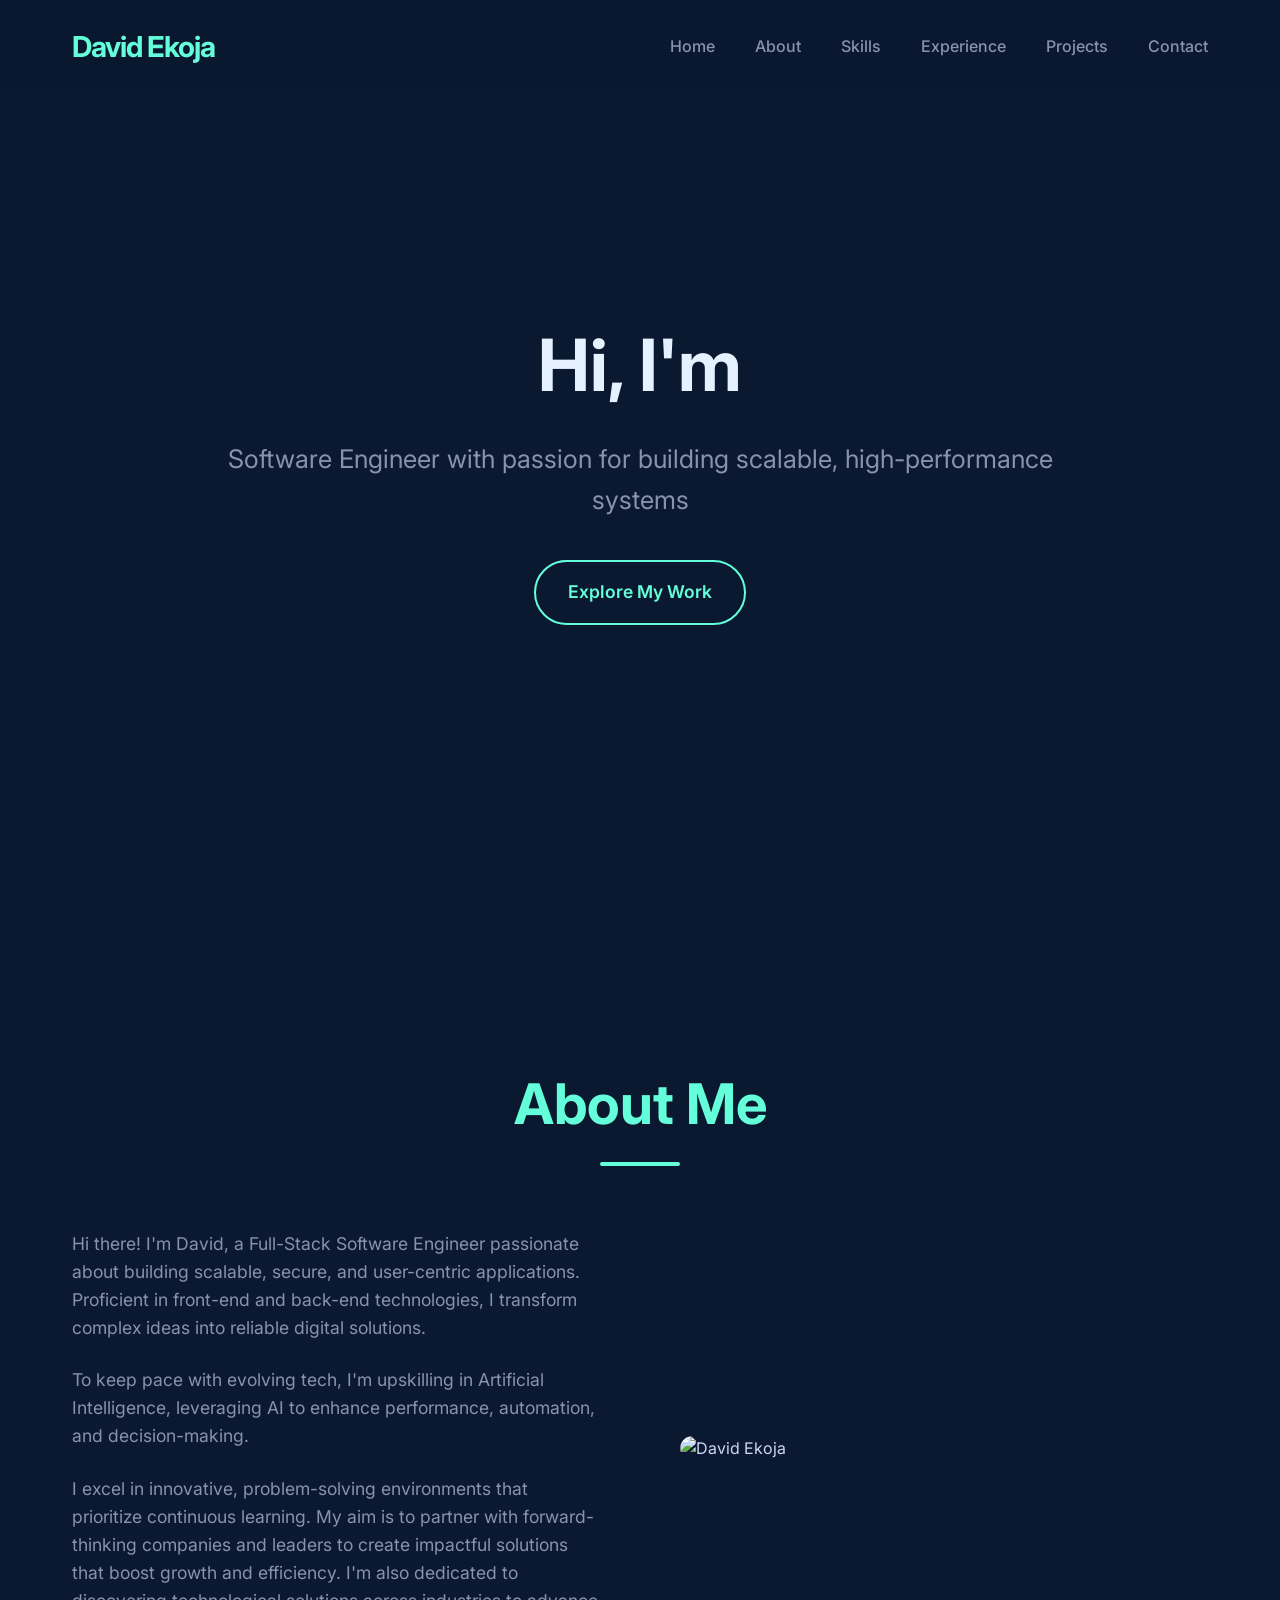
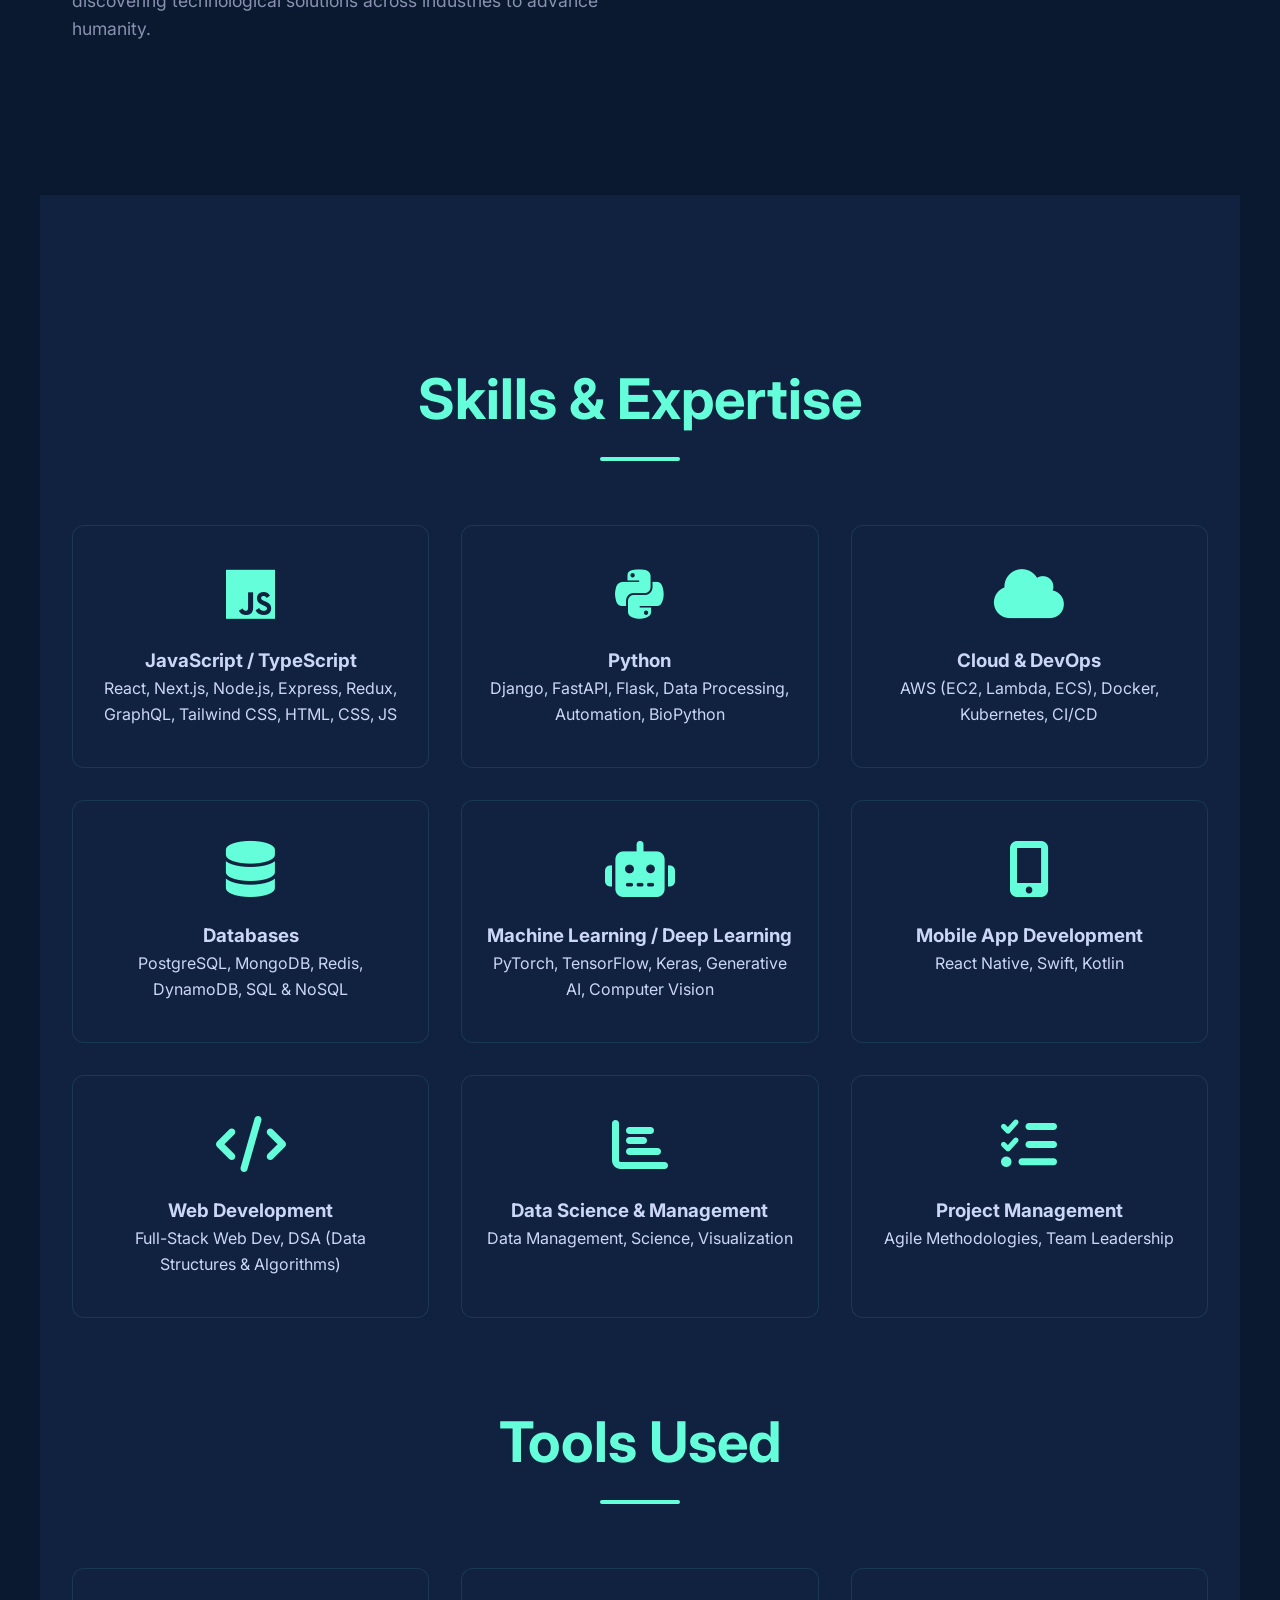
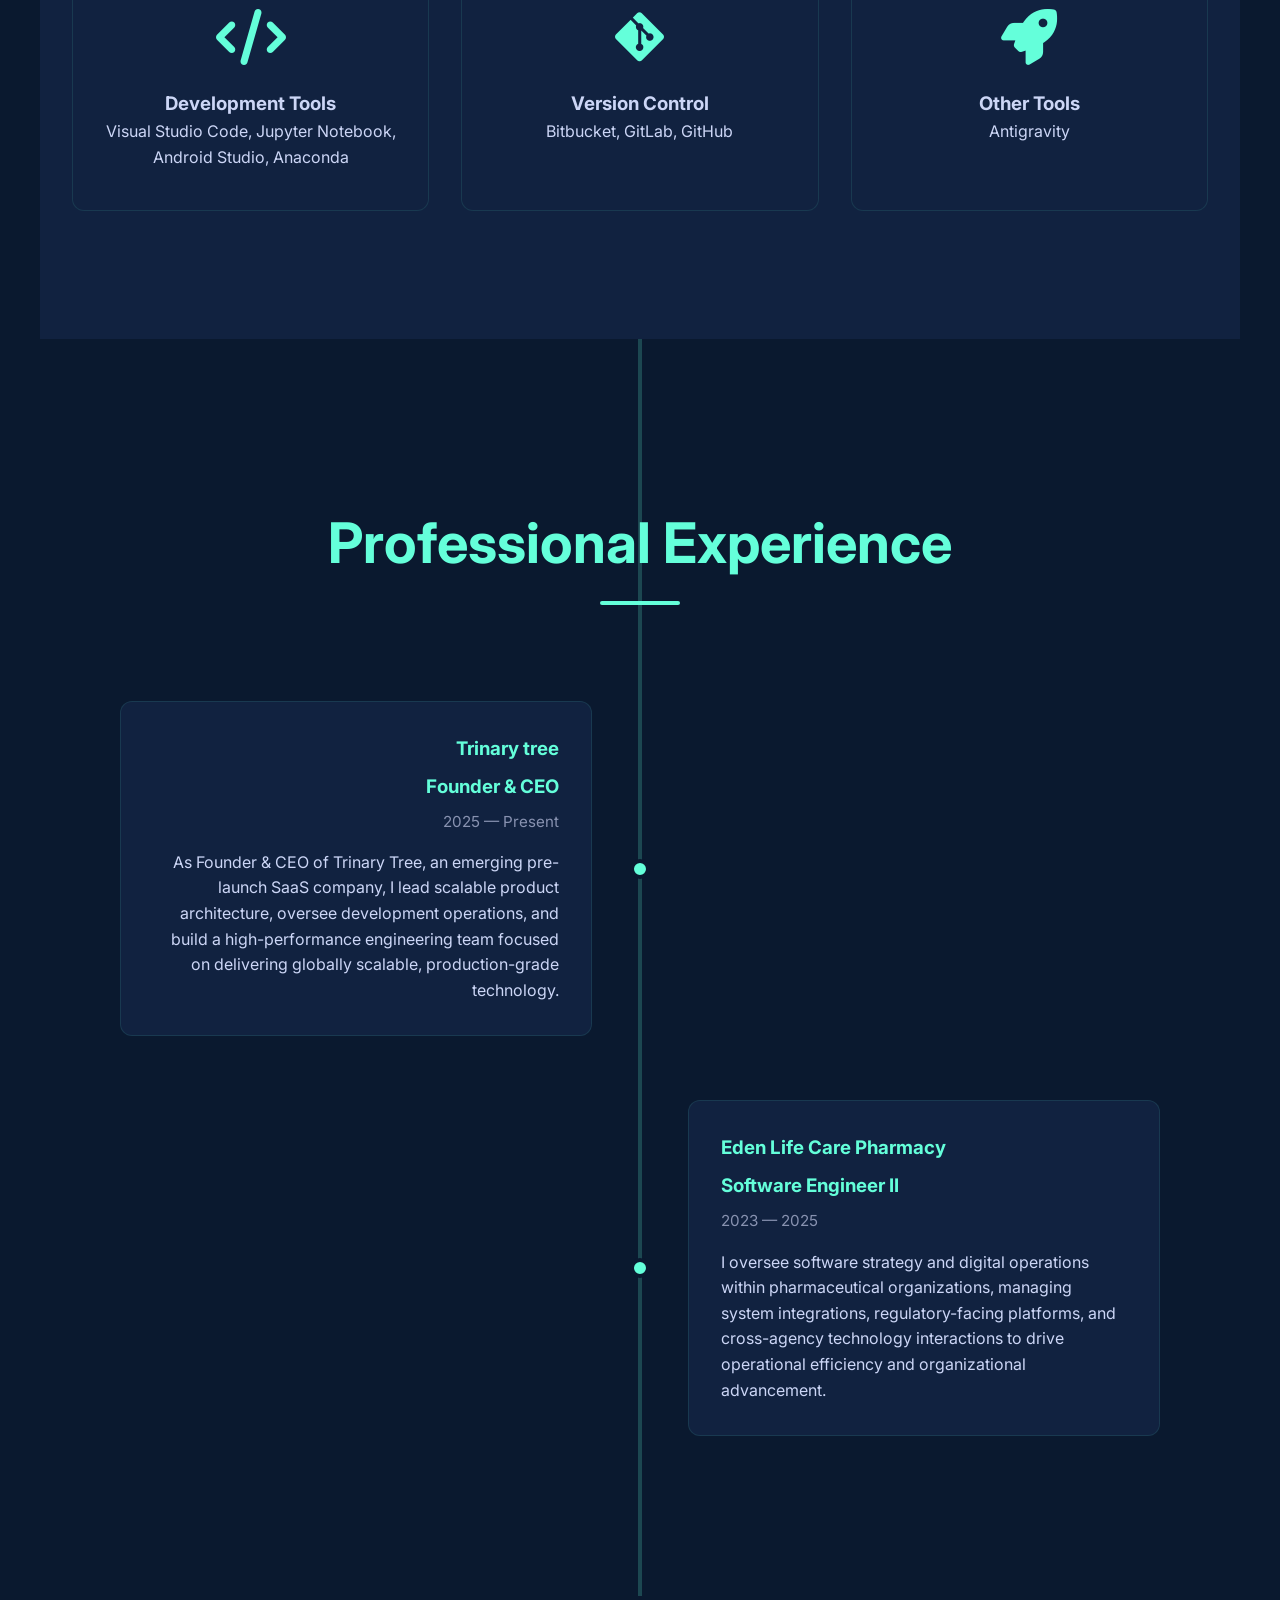
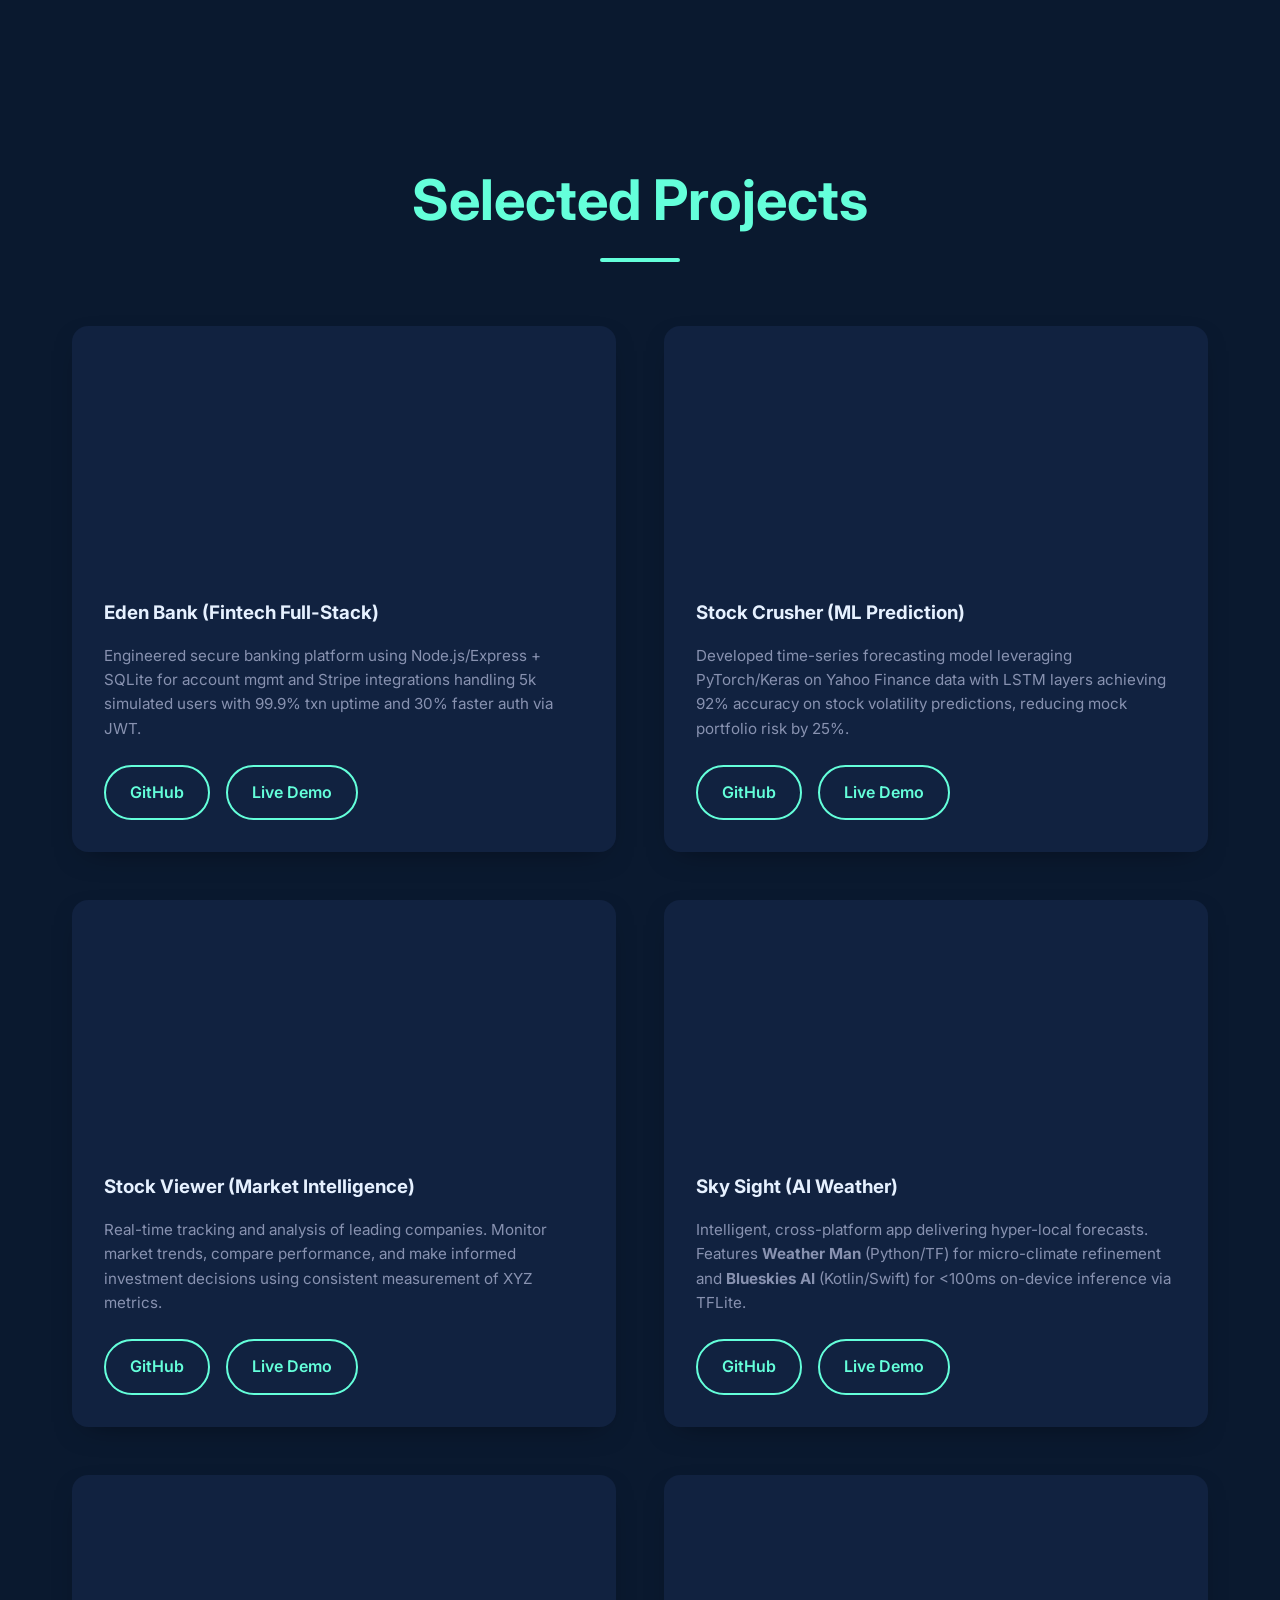
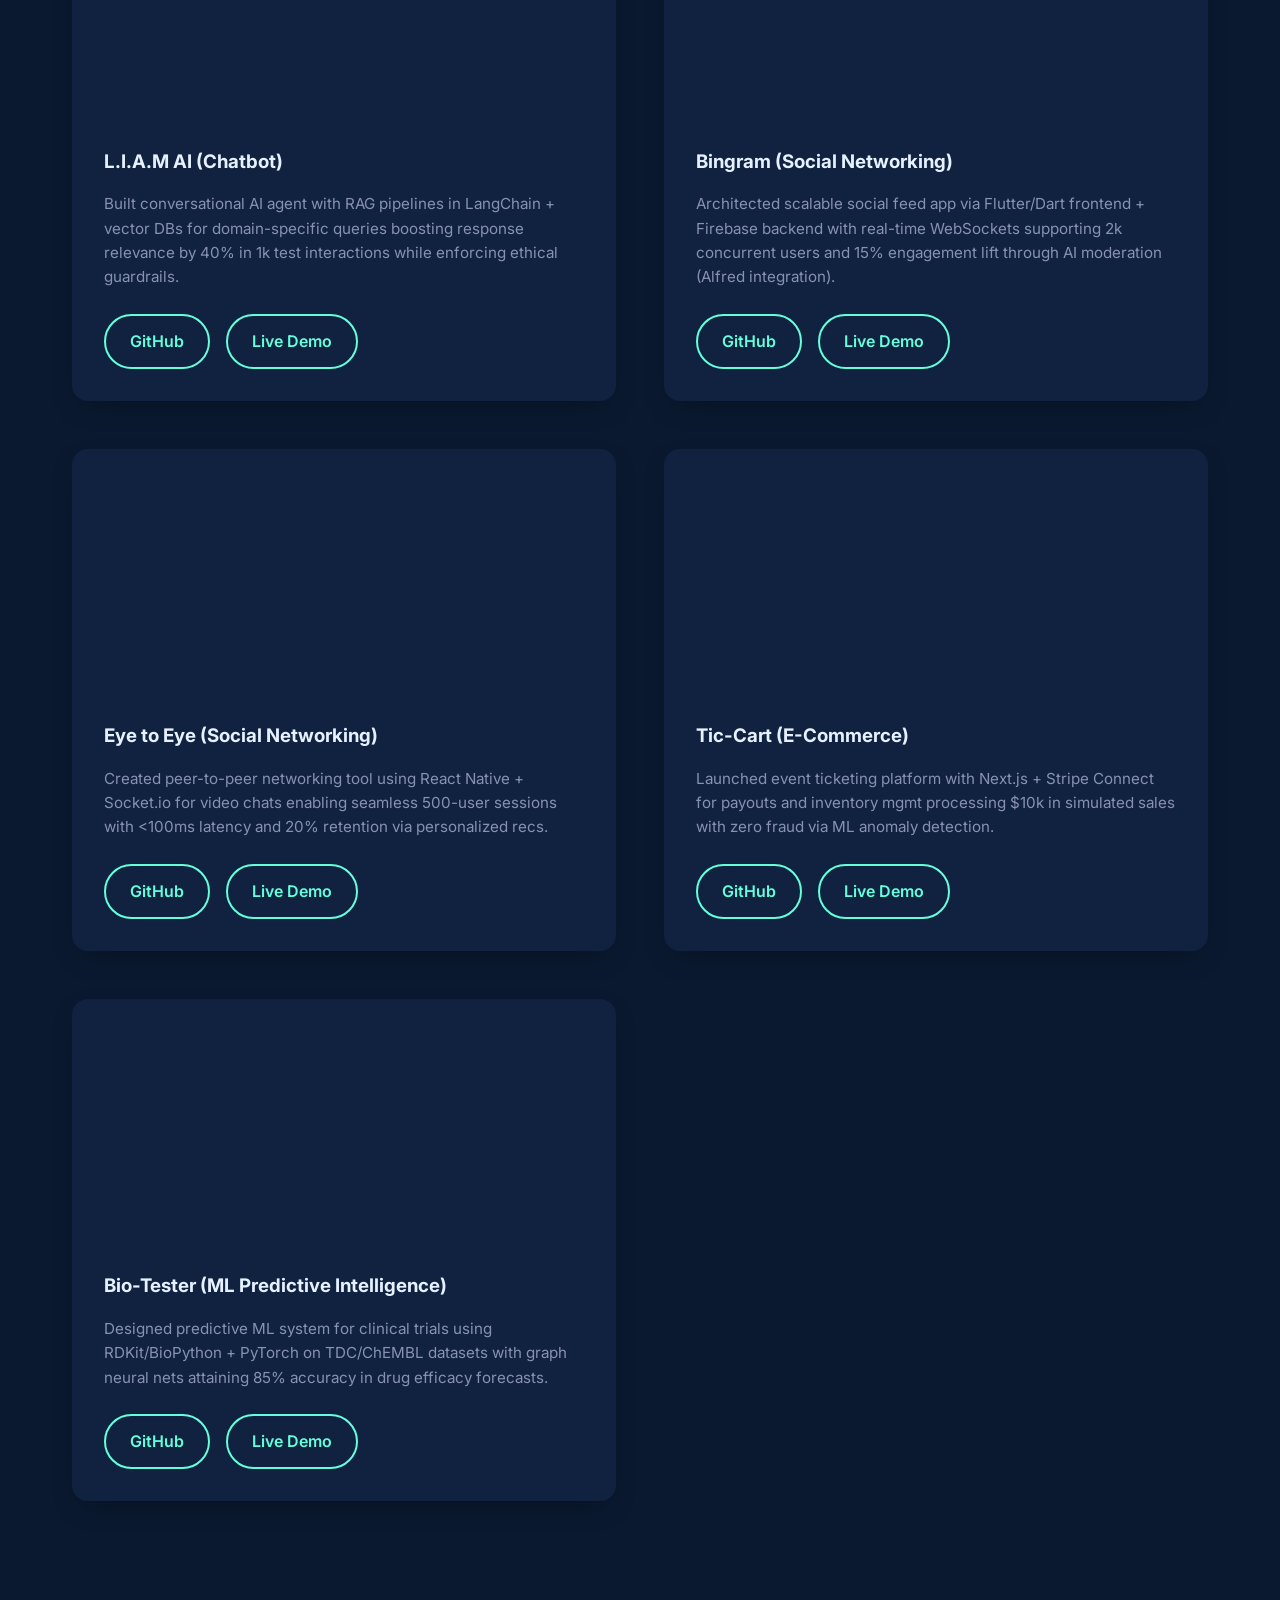
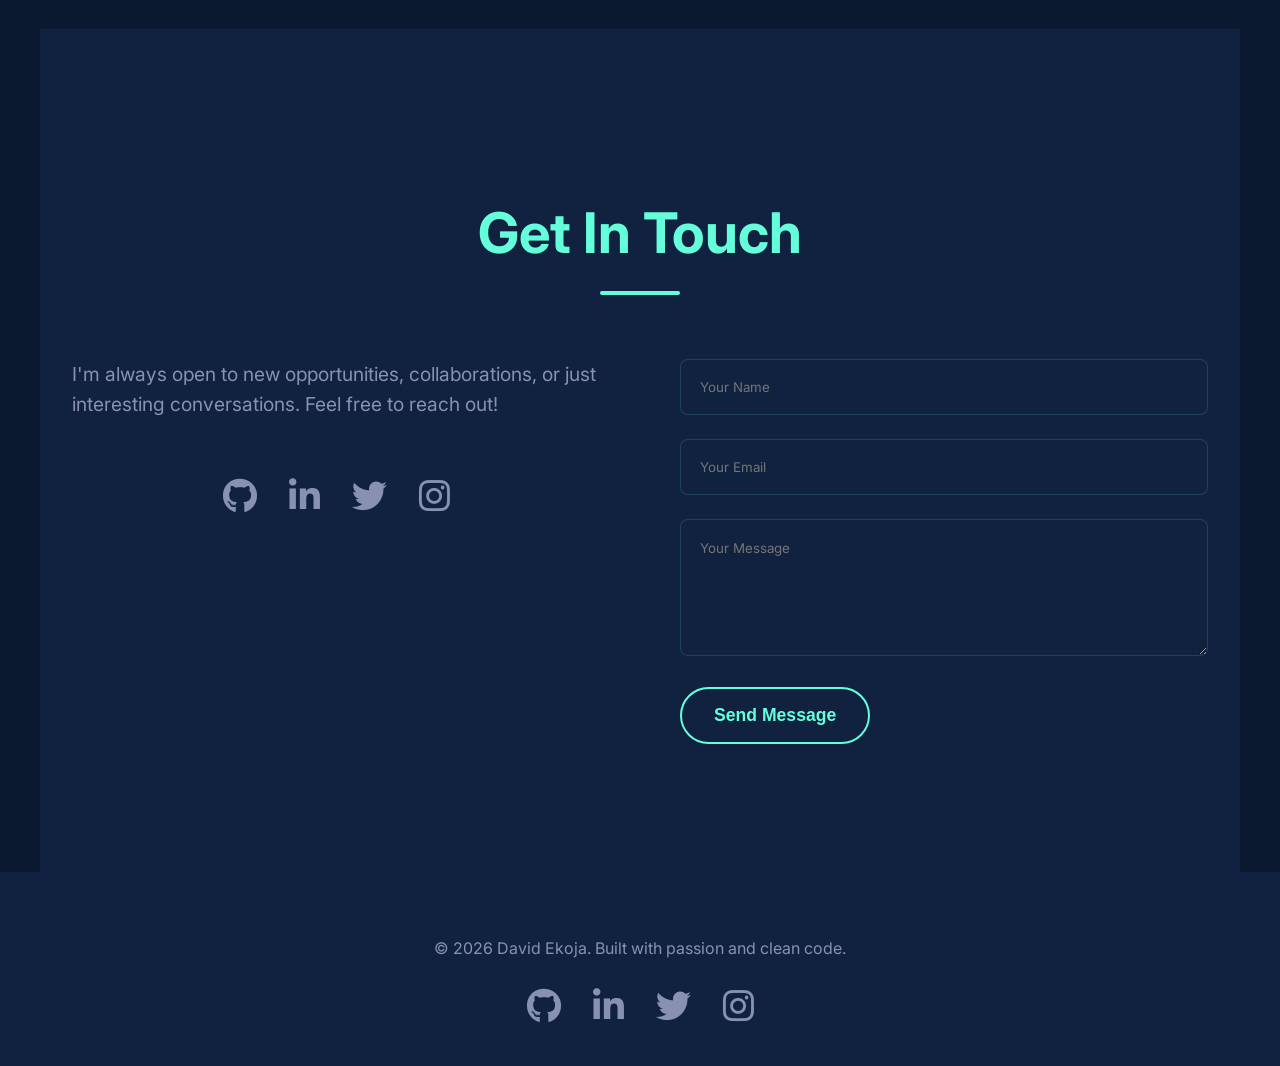
==== test.html @ c7abd415 "first commit" ====
<!DOCTYPE html>
<html lang="en">
<head>
    <meta charset="UTF-8">
    <meta name="viewport" content="width=device-width, initial-scale=1.0">
    <title>David Ekoja — Software Engineer</title>
    <link href="https://fonts.googleapis.com/css2?family=Inter:wght@300;400;500;600;700&display=swap" rel="stylesheet">
    <link rel="stylesheet" href="https://cdnjs.cloudflare.com/ajax/libs/font-awesome/6.5.0/css/all.min.css">
    <link href="https://unpkg.com/aos@2.3.4/dist/aos.css" rel="stylesheet">
    <style>
        :root {
            --primary: #64ffda;
            --primary-dark: #4fd1c5;
            --bg-primary: #0a192f;
            --bg-secondary: #112240;
            --text-primary: #ccd6f6;
            --text-secondary: #8892b0;
            --light: #e6f1ff;
        }

        * {
            margin: 0;
            padding: 0;
            box-sizing: border-box;
        }

        ::selection {
            background: var(--primary);
            color: #000;
        }

        html {
            scroll-behavior: smooth;
        }

        body {
            font-family: 'Inter', sans-serif;
            background: var(--bg-primary);
            color: var(--text-primary);
            line-height: 1.6;
            overflow-x: hidden;
        }

        header {
            position: fixed;
            top: 0;
            width: 100%;
            background: rgba(10, 25, 47, 0.85);
            backdrop-filter: blur(10px);
            z-index: 1000;
            transition: all 0.3s ease;
        }

        header.scrolled {
            background: rgba(10, 25, 47, 0.95);
            box-shadow: 0 10px 30px -10px rgba(100, 255, 218, 0.1);
        }

        nav {
            max-width: 1200px;
            margin: 0 auto;
            padding: 1.5rem 2rem;
            display: flex;
            justify-content: space-between;
            align-items: center;
        }

        .logo {
            font-size: 1.8rem;
            font-weight: 700;
            color: var(--primary);
            letter-spacing: -1px;
        }

        nav ul {
            display: flex;
            list-style: none;
            gap: 2.5rem;
        }

        nav ul li a {
            color: var(--text-secondary);
            text-decoration: none;
            font-weight: 500;
            transition: all 0.3s ease;
        }

        nav ul li a:hover {
            color: var(--primary);
            transform: translateY(-2px);
        }

        .hero {
            height: 100vh;
            min-height: 700px;
            position: relative;
            display: flex;
            align-items: center;
            justify-content: center;
            text-align: center;
            background: var(--bg-primary);
            overflow: hidden;
        }

        #particles-js {
            position: absolute;
            width: 100%;
            height: 100%;
            top: 0;
            left: 0;
            z-index: 0;
        }

        .hero-content {
            position: relative;
            z-index: 1;
            max-width: 900px;
            padding: 0 2rem;
        }

        .hero h1 {
            font-size: 4.5rem;
            font-weight: 700;
            margin-bottom: 1rem;
            color: var(--light);
        }

        .hero h1 span {
            color: var(--primary);
        }

        .hero p {
            font-size: 1.6rem;
            color: var(--text-secondary);
            margin-bottom: 2.5rem;
        }

        .btn {
            display: inline-block;
            background: transparent;
            color: var(--primary);
            border: 2px solid var(--primary);
            padding: 1rem 2rem;
            border-radius: 50px;
            text-decoration: none;
            font-weight: 600;
            font-size: 1.1rem;
            transition: all 0.4s ease;
            cursor: pointer;
        }

        .btn:hover {
            background: var(--primary);
            color: #000;
            transform: translateY(-4px);
            box-shadow: 0 20px 30px -10px rgba(100, 255, 218, 0.3);
        }

        section {
            padding: 10rem 2rem 8rem;
            max-width: 1200px;
            margin: 0 auto;
        }

        h2 {
            font-size: 3.5rem;
            text-align: center;
            margin-bottom: 5rem;
            color: var(--primary);
            position: relative;
        }

        h2::after {
            content: '';
            position: absolute;
            bottom: -1rem;
            left: 50%;
            transform: translateX(-50%);
            width: 80px;
            height: 4px;
            background: var(--primary);
            border-radius: 2px;
        }

        .about-grid {
            display: grid;
            grid-template-columns: 1fr 1fr;
            gap: 5rem;
            align-items: center;
        }

        .about-text p {
            font-size: 1.1rem;
            color: var(--text-secondary);
            margin-bottom: 1.5rem;
        }

        .skills-grid {
            display: grid;
            grid-template-columns: repeat(auto-fit, minmax(280px, 1fr));
            gap: 2rem;
        }

        .skill-card {
            background: var(--bg-secondary);
            padding: 2.5rem 1.5rem;
            border-radius: 12px;
            text-align: center;
            transition: all 0.5s cubic-bezier(0.165, 0.84, 0.44, 1);
            border: 1px solid rgba(100, 255, 218, 0.1);
        }

        .skill-card:hover {
            transform: translateY(-15px);
            border-color: var(--primary);
            box-shadow: 0 20px 40px -15px rgba(100, 255, 218, 0.2);
        }

        .skill-card i {
            font-size: 3.5rem;
            color: var(--primary);
            margin-bottom: 1.5rem;
        }

        .experience .timeline {
            position: relative;
            max-width: 1000px;
            margin: 0 auto;
        }

        .timeline::before {
            content: '';
            position: absolute;
            top: 0;
            bottom: 0;
            left: 50%;
            width: 4px;
            background: rgba(100, 255, 218, 0.2);
            transform: translateX(-50%);
        }

        .timeline-item {
            position: relative;
            width: 50%;
            padding: 2rem 3rem;
        }

        .timeline-item:nth-child(odd) {
            left: 0;
            text-align: right;
        }

        .timeline-item:nth-child(even) {
            left: 50%;
            text-align: left;
        }

        .timeline-content {
            position: relative;
            background: var(--bg-secondary);
            padding: 2rem;
            border-radius: 12px;
            border: 1px solid rgba(100, 255, 218, 0.1);
            transition: all 0.4s ease;
        }

        .timeline-content:hover {
            border-color: var(--primary);
            transform: translateY(-10px);
        }

        .timeline-content h3 {
            color: var(--primary);
            margin-bottom: 0.5rem;
        }

        .timeline-content span {
            font-size: 0.95rem;
            color: var(--text-secondary);
            display: block;
            margin-bottom: 1rem;
        }

        .timeline-dot {
            position: absolute;
            top: 50%;
            width: 20px;
            height: 20px;
            background: var(--primary);
            border: 4px solid var(--bg-primary);
            border-radius: 50%;
            transform: translateY(-50%);
            z-index: 1;
        }

        .timeline-item:nth-child(odd) .timeline-dot {
            right: -10px;
        }

        .timeline-item:nth-child(even) .timeline-dot {
            left: -10px;
        }

        .projects-grid {
            display: grid;
            grid-template-columns: repeat(auto-fit, minmax(360px, 1fr));
            gap: 3rem;
        }

        .project-card {
            position: relative;
            overflow: hidden;
            border-radius: 16px;
            background: var(--bg-secondary);
            box-shadow: 0 10px 30px -15px rgba(0,0,0,0.5);
            transition: all 0.5s cubic-bezier(0.165, 0.84, 0.44, 1);
            display: flex;
            flex-direction: column;
        }

        .project-card:hover {
            transform: translateY(-15px);
            box-shadow: 0 30px 60px -20px rgba(100, 255, 218, 0.25);
        }

        .project-img {
            height: 240px;
            background-size: cover;
            background-position: center;
            transition: transform 0.6s ease;
            flex-shrink: 0;
        }

        .project-card:hover .project-img {
            transform: scale(1.08);
        }

        .project-info {
            padding: 2rem;
            flex-grow: 1;
            display: flex;
            flex-direction: column;
        }

        .project-info h3 {
            color: var(--light);
            margin-bottom: 1rem;
        }
        
        .project-info p {
            margin-bottom: 1.5rem;
            color: var(--text-secondary);
            font-size: 0.95rem;
        }

        .project-links {
            display: flex;
            gap: 1rem;
            margin-top: auto;
        }

        .contact-grid {
            display: grid;
            grid-template-columns: 1fr 1fr;
            gap: 5rem;
            align-items: start;
        }

        .contact-form input,
        .contact-form textarea {
            width: 100%;
            padding: 1.2rem;
            margin-bottom: 1.5rem;
            background: var(--bg-secondary);
            border: 1px solid rgba(100, 255, 218, 0.15);
            border-radius: 8px;
            color: var(--text-primary);
            font-family: inherit;
            transition: all 0.3s ease;
        }

        .contact-form input:focus,
        .contact-form textarea:focus {
            outline: none;
            border-color: var(--primary);
            box-shadow: 0 0 0 3px rgba(100, 255, 218, 0.1);
        }

        .social-links {
            display: flex;
            gap: 2rem;
            justify-content: center;
            margin-top: 3rem;
        }

        .social-links a {
            color: var(--text-secondary);
            font-size: 2.2rem;
            transition: all 0.4s ease;
        }

        .social-links a:hover {
            color: var(--primary);
            transform: translateY(-5px) rotate(8deg);
        }

        footer {
            background: var(--bg-secondary);
            text-align: center;
            padding: 4rem 2rem 2rem;
            color: var(--text-secondary);
        }

        @media (max-width: 1024px) {
            .about-grid, .contact-grid {
                grid-template-columns: 1fr;
            }
            .timeline-item, .timeline-item:nth-child(even) {
                width: 100%;
                left: 0 !important;
                text-align: left !important;
            }
            .timeline::before {
                left: 30px;
            }
            .timeline-dot {
                left: 20px !important;
            }
            .timeline-item:nth-child(odd) .timeline-dot,
            .timeline-item:nth-child(even) .timeline-dot {
                left: 20px;
            }
        }

        @media (max-width: 768px) {
            .hero h1 {
                font-size: 3.2rem;
            }
            .hero p {
                font-size: 1.3rem;
            }
            nav ul {
                gap: 1.5rem;
            }
        }
    </style>
</head>
<body>
    <header>
        <nav>
            <div class="logo">David Ekoja</div>
            <ul>
                <li><a href="#home">Home</a></li>
                <li><a href="#about">About</a></li>
                <li><a href="#skills">Skills</a></li>
                <li><a href="#experience">Experience</a></li>
                <li><a href="#projects">Projects</a></li>
                <li><a href="#contact">Contact</a></li>
            </ul>
        </nav>
    </header>

    <section id="home" class="hero" data-aos="fade">
        <div id="particles-js"></div>
        <div class="hero-content">
            <h1>Hi, I'm <span id="typed"></span></h1>
            <p>Software Engineer with passion for building scalable, high-performance systems</p>
            <a href="#about" class="btn">Explore My Work</a>
        </div>
    </section>

    <section id="about" data-aos="fade-up">
        <h2>About Me</h2>
        <div class="about-grid">
            <div class="about-text">
                <p>Hi there! I'm David, a Full-Stack Software Engineer passionate about building scalable, secure, and user-centric applications. Proficient in front-end and back-end technologies, I transform complex ideas into reliable digital solutions.</p>
                <p>To keep pace with evolving tech, I'm upskilling in Artificial Intelligence, leveraging AI to enhance performance, automation, and decision-making.</p>
                <p>I excel in innovative, problem-solving environments that prioritize continuous learning. My aim is to partner with forward-thinking companies and leaders to create impactful solutions that boost growth and efficiency. I'm also dedicated to discovering technological solutions across industries to advance humanity.</p>
            </div>
            <div>
                <img src="https://source.unsplash.com/random/600x600/?portrait,professional,dark" alt="David Ekoja" style="width:100%; border-radius:16px; box-shadow: 0 20px 40px -15px rgba(100,255,218,0.2);">
            </div>
        </div>
    </section>

    <section id="skills" style="background: var(--bg-secondary);" data-aos="fade-up">
        <h2>Skills & Expertise</h2>
        <div class="skills-grid">
            <div class="skill-card" data-aos="zoom-in" data-aos-delay="100">
                <i class="fab fa-js"></i>
                <h3>JavaScript / TypeScript</h3>
                <p>React, Next.js, Node.js, Express, Redux, GraphQL, Tailwind CSS, HTML, CSS, JS</p>
            </div>
            <div class="skill-card" data-aos="zoom-in" data-aos-delay="200">
                <i class="fab fa-python"></i>
                <h3>Python</h3>
                <p>Django, FastAPI, Flask, Data Processing, Automation, BioPython</p>
            </div>
            <div class="skill-card" data-aos="zoom-in" data-aos-delay="300">
                <i class="fas fa-cloud"></i>
                <h3>Cloud & DevOps</h3>
                <p>AWS (EC2, Lambda, ECS), Docker, Kubernetes, CI/CD</p>
            </div>
            <div class="skill-card" data-aos="zoom-in" data-aos-delay="400">
                <i class="fas fa-database"></i>
                <h3>Databases</h3>
                <p>PostgreSQL, MongoDB, Redis, DynamoDB, SQL & NoSQL</p>
            </div>
            <div class="skill-card" data-aos="zoom-in" data-aos-delay="500">
                <i class="fas fa-robot"></i>
                <h3>Machine Learning / Deep Learning</h3>
                <p>PyTorch, TensorFlow, Keras, Generative AI, Computer Vision</p>
            </div>
            <div class="skill-card" data-aos="zoom-in" data-aos-delay="600">
                <i class="fas fa-mobile-alt"></i>
                <h3>Mobile App Development</h3>
                <p>React Native, Swift, Kotlin</p>
            </div>
            <div class="skill-card" data-aos="zoom-in" data-aos-delay="700">
                <i class="fas fa-code"></i>
                <h3>Web Development</h3>
                <p>Full-Stack Web Dev, DSA (Data Structures & Algorithms)</p>
            </div>
            <div class="skill-card" data-aos="zoom-in" data-aos-delay="800">
                <i class="fas fa-chart-bar"></i>
                <h3>Data Science & Management</h3>
                <p>Data Management, Science, Visualization</p>
            </div>
            <div class="skill-card" data-aos="zoom-in" data-aos-delay="900">
                <i class="fas fa-tasks"></i>
                <h3>Project Management</h3>
                <p>Agile Methodologies, Team Leadership</p>
            </div>
        </div>
        <h2 style="margin-top: 5rem;">Tools Used</h2>
        <div class="skills-grid">
            <div class="skill-card" data-aos="zoom-in" data-aos-delay="100">
                <i class="fas fa-code"></i>
                <h3>Development Tools</h3>
                <p>Visual Studio Code, Jupyter Notebook, Android Studio, Anaconda</p>
            </div>
            <div class="skill-card" data-aos="zoom-in" data-aos-delay="200">
                <i class="fab fa-git-alt"></i>
                <h3>Version Control</h3>
                <p>Bitbucket, GitLab, GitHub</p>
            </div>
            <div class="skill-card" data-aos="zoom-in" data-aos-delay="300">
                <i class="fas fa-rocket"></i>
                <h3>Other Tools</h3>
                <p>Antigravity</p>
            </div>
        </div>
    </section>

    <section id="experience" data-aos="fade-up">
        <h2>Professional Experience</h2>
        <div class="timeline">
            <div class="timeline-item" data-aos="fade-right">
                <div class="timeline-content">
                    <h3>Trinary tree</h3>
                    <h3>Founder & CEO</h3>
                    <span>2025 — Present</span>
                    <p>As Founder & CEO of Trinary Tree, an emerging pre-launch SaaS company, I lead scalable product architecture, oversee development operations, and build a high-performance engineering team focused on delivering globally scalable, production-grade technology.
</p>
                </div>
                <div class="timeline-dot"></div>
            </div>
            <div class="timeline-item" data-aos="fade-left">
                <div class="timeline-content">
                    <h3>Eden Life Care Pharmacy</h3>
                    <h3>Software Engineer II</h3>
                    <span>2023 — 2025</span>
                    <p>I oversee software strategy and digital operations within pharmaceutical organizations, managing system integrations, regulatory-facing platforms, and cross-agency technology interactions to drive operational efficiency and organizational advancement.
</p>
                </div>
                <div class="timeline-dot"></div>
            </div>
        </div>
    </section>

    <section id="projects" data-aos="fade-up">
        <h2>Selected Projects</h2>
        <div class="projects-grid">
            <div class="project-card" data-aos="fade-up" data-aos-delay="100">
                <div class="project-img" style="background-image: url('https://source.unsplash.com/random/600x400/?banking,dark');"></div>
                <div class="project-info">
                    <h3>Eden Bank (Fintech Full-Stack)</h3>
                    <p>Engineered secure banking platform using Node.js/Express + SQLite for account mgmt and Stripe integrations handling 5k simulated users with 99.9% txn uptime and 30% faster auth via JWT.</p>
                    <div class="project-links">
                        <a href="https://github.com/yourusername/eden-bank" class="btn" style="padding:0.8rem 1.5rem; font-size:1rem;">GitHub</a>
                        <a href="https://eden-bank-demo.com" class="btn" style="padding:0.8rem 1.5rem; font-size:1rem;">Live Demo</a>
                    </div>
                </div>
            </div>

            <div class="project-card" data-aos="fade-up" data-aos-delay="200">
                <div class="project-img" style="background-image: url('https://source.unsplash.com/random/600x400/?stock,market');"></div>
                <div class="project-info">
                    <h3>Stock Crusher (ML Prediction)</h3>
                    <p>Developed time-series forecasting model leveraging PyTorch/Keras on Yahoo Finance data with LSTM layers achieving 92% accuracy on stock volatility predictions, reducing mock portfolio risk by 25%.</p>
                    <div class="project-links">
                        <a href="https://github.com/yourusername/stock-crusher" class="btn" style="padding:0.8rem 1.5rem; font-size:1rem;">GitHub</a>
                        <a href="https://stock-crusher-demo.com" class="btn" style="padding:0.8rem 1.5rem; font-size:1rem;">Live Demo</a>
                    </div>
                </div>
            </div>
            
            <div class="project-card" data-aos="fade-up" data-aos-delay="300">
                
                <div class="project-img" style="background-image: url('https://source.unsplash.com/random/600x400/?analytics,finance,chart');"></div>
                <div class="project-info">
                    <h3>Stock Viewer (Market Intelligence)</h3>
                    <p>Real-time tracking and analysis of leading companies. Monitor market trends, compare performance, and make informed investment decisions using consistent measurement of XYZ metrics.</p>
                    <div class="project-links">
                        <a href="https://github.com/yourusername/stock-viewer" class="btn" style="padding:0.8rem 1.5rem; font-size:1rem;">GitHub</a>
                        <a href="https://stock-viewer-demo.com" class="btn" style="padding:0.8rem 1.5rem; font-size:1rem;">Live Demo</a>
                    </div>
                </div>
            </div>

            <div class="project-card" data-aos="fade-up" data-aos-delay="400">
                
                <div class="project-img" style="background-image: url('https://source.unsplash.com/random/600x400/?weather,app,sky');"></div>
                <div class="project-info">
                    <h3>Sky Sight (AI Weather)</h3>
                    <p>Intelligent, cross-platform app delivering hyper-local forecasts. Features <strong>Weather Man</strong> (Python/TF) for micro-climate refinement and <strong>Blueskies AI</strong> (Kotlin/Swift) for &lt;100ms on-device inference via TFLite.</p>
                    <div class="project-links">
                        <a href="https://github.com/yourusername/sky-sight" class="btn" style="padding:0.8rem 1.5rem; font-size:1rem;">GitHub</a>
                        <a href="https://sky-sight-demo.com" class="btn" style="padding:0.8rem 1.5rem; font-size:1rem;">Live Demo</a>
                    </div>
                </div>
            </div>

            <div class="project-card" data-aos="fade-up" data-aos-delay="500">
                <div class="project-img" style="background-image: url('https://source.unsplash.com/random/600x400/?ai,chatbot');"></div>
                <div class="project-info">
                    <h3>L.I.A.M AI (Chatbot)</h3>
                    <p>Built conversational AI agent with RAG pipelines in LangChain + vector DBs for domain-specific queries boosting response relevance by 40% in 1k test interactions while enforcing ethical guardrails.</p>
                    <div class="project-links">
                        <a href="https://github.com/yourusername/liam-ai" class="btn" style="padding:0.8rem 1.5rem; font-size:1rem;">GitHub</a>
                        <a href="https://liam-ai-demo.com" class="btn" style="padding:0.8rem 1.5rem; font-size:1rem;">Live Demo</a>
                    </div>
                </div>
            </div>

            <div class="project-card" data-aos="fade-up" data-aos-delay="600">
                <div class="project-img" style="background-image: url('https://source.unsplash.com/random/600x400/?social,network');"></div>
                <div class="project-info">
                    <h3>Bingram (Social Networking)</h3>
                    <p>Architected scalable social feed app via Flutter/Dart frontend + Firebase backend with real-time WebSockets supporting 2k concurrent users and 15% engagement lift through AI moderation (Alfred integration).</p>
                    <div class="project-links">
                        <a href="https://github.com/yourusername/bingram" class="btn" style="padding:0.8rem 1.5rem; font-size:1rem;">GitHub</a>
                        <a href="https://bingram-demo.com" class="btn" style="padding:0.8rem 1.5rem; font-size:1rem;">Live Demo</a>
                    </div>
                </div>
            </div>

            <div class="project-card" data-aos="fade-up" data-aos-delay="700">
                <div class="project-img" style="background-image: url('https://source.unsplash.com/random/600x400/?video,chat');"></div>
                <div class="project-info">
                    <h3>Eye to Eye (Social Networking)</h3>
                    <p>Created peer-to-peer networking tool using React Native + Socket.io for video chats enabling seamless 500-user sessions with &lt;100ms latency and 20% retention via personalized recs.</p>
                    <div class="project-links">
                        <a href="https://github.com/yourusername/eye-to-eye" class="btn" style="padding:0.8rem 1.5rem; font-size:1rem;">GitHub</a>
                        <a href="https://eye-to-eye-demo.com" class="btn" style="padding:0.8rem 1.5rem; font-size:1rem;">Live Demo</a>
                    </div>
                </div>
            </div>

            <div class="project-card" data-aos="fade-up" data-aos-delay="800">
                <div class="project-img" style="background-image: url('https://source.unsplash.com/random/600x400/?ecommerce,tickets');"></div>
                <div class="project-info">
                    <h3>Tic-Cart (E-Commerce)</h3>
                    <p>Launched event ticketing platform with Next.js + Stripe Connect for payouts and inventory mgmt processing $10k in simulated sales with zero fraud via ML anomaly detection.</p>
                    <div class="project-links">
                        <a href="https://github.com/yourusername/tic-cart" class="btn" style="padding:0.8rem 1.5rem; font-size:1rem;">GitHub</a>
                        <a href="https://tic-cart-demo.com" class="btn" style="padding:0.8rem 1.5rem; font-size:1rem;">Live Demo</a>
                    </div>
                </div>
            </div>

            <div class="project-card" data-aos="fade-up" data-aos-delay="900">
                <div class="project-img" style="background-image: url('https://source.unsplash.com/random/600x400/?biology,ml');"></div>
                <div class="project-info">
                    <h3>Bio-Tester (ML Predictive Intelligence)</h3>
                    <p>Designed predictive ML system for clinical trials using RDKit/BioPython + PyTorch on TDC/ChEMBL datasets with graph neural nets attaining 85% accuracy in drug efficacy forecasts.</p>
                    <div class="project-links">
                        <a href="https://github.com/Dave-eko-2001/Bio-Tester-.git" class="btn" style="padding:0.8rem 1.5rem; font-size:1rem;">GitHub</a>
                        <a href="https://bio-tester.vercel.app/" class="btn" style="padding:0.8rem 1.5rem; font-size:1rem;">Live Demo</a>
                    </div>
                </div>
            </div>
        </div>
    </section>

    <section id="contact" style="background: var(--bg-secondary);" data-aos="fade-up">
        <h2>Get In Touch</h2>
        <div class="contact-grid">
            <div>
                <p style="font-size:1.2rem; color:var(--text-secondary);">I'm always open to new opportunities, collaborations, or just interesting conversations. Feel free to reach out!</p>
                <div class="social-links">
                    <a href="https://github.com/yourusername"><i class="fab fa-github"></i></a>
                    <a href="https://linkedin.com/in/yourusername"><i class="fab fa-linkedin-in"></i></a>
                    <a href="https://twitter.com/yourusername"><i class="fab fa-twitter"></i></a>
                    <a href="https://instagram.com/yourusername"><i class="fab fa-instagram"></i></a>
                </div>
            </div>
            <form class="contact-form">
                <input type="text" placeholder="Your Name" required>
                <input type="email" placeholder="Your Email" required>
                <textarea rows="6" placeholder="Your Message" required></textarea>
                <button type="submit" class="btn">Send Message</button>
            </form>
        </div>
    </section>

    <footer>
        <p>© 2026 David Ekoja. Built with passion and clean code.</p>
        <div class="social-links" style="margin-top:1rem;">
            <a href="https://github.com/yourusername"><i class="fab fa-github"></i></a>
            <a href="https://linkedin.com/in/yourusername"><i class="fab fa-linkedin-in"></i></a>
            <a href="https://twitter.com/yourusername"><i class="fab fa-twitter"></i></a>
            <a href="https://instagram.com/yourusername"><i class="fab fa-instagram"></i></a>
        </div>
    </footer>

    <script src="https://cdn.jsdelivr.net/npm/typed.js@2.0.12"></script>
    <script src="https://cdn.jsdelivr.net/particles.js/2.0.0/particles.min.js"></script>
    <script src="https://unpkg.com/aos@2.3.4/dist/aos.js"></script>
    <script>
        // AOS Initialization
        AOS.init({
            duration: 1200,
            once: true,
            easing: 'ease-out'
        });

        // Header scroll effect
        window.addEventListener('scroll', () => {
            document.querySelector('header').classList.toggle('scrolled', window.scrollY > 100);
        });

        // Typed.js
        new Typed('#typed', {
            strings: ['David Ekoja', ' Software Engineer', 'Full-Stack Architect', 'ML Engineer' , 'The Goal is Build , Scale , and Thrive'],
            typeSpeed: 60,
            backSpeed: 40,
            loop: true,
            smartBackspace: true
        });

        // Particles.js (fluid blue network animation)
        particlesJS('particles-js', {
            particles: {
                number: { value: 80, density: { enable: true, value_area: 800 } },
                color: { value: '#64ffda' },
                shape: { type: 'circle' },
                opacity: { value: 0.5, random: true },
                size: { value: 3, random: true },
                line_linked: {
                    enable: true,
                    distance: 150,
                    color: '#64ffda',
                    opacity: 0.3,
                    width: 1
                },
                move: {
                    enable: true,
                    speed: 2,
                    direction: 'none',
                    random: true,
                    straight: false,
                    out_mode: 'out',
                    bounce: false
                }
            },
            interactivity: {
                detect_on: 'canvas',
                events: {
                    onhover: { enable: true, mode: 'grab' },
                    onclick: { enable: true, mode: 'push' },
                    resize: true
                },
                modes: {
                    grab: { distance: 200, line_linked: { opacity: 0.7 } },
                    push: { particles_nb: 4 }
                }
            },
            retina_detect: true
        });

        // Smooth scroll
        document.querySelectorAll('a[href^="#"]').forEach(anchor => {
            anchor.addEventListener('click', function(e) {
                e.preventDefault();
                document.querySelector(this.getAttribute('href')).scrollIntoView({
                    behavior: 'smooth'
                });
            });
        });
    </script>
</body>
</html>
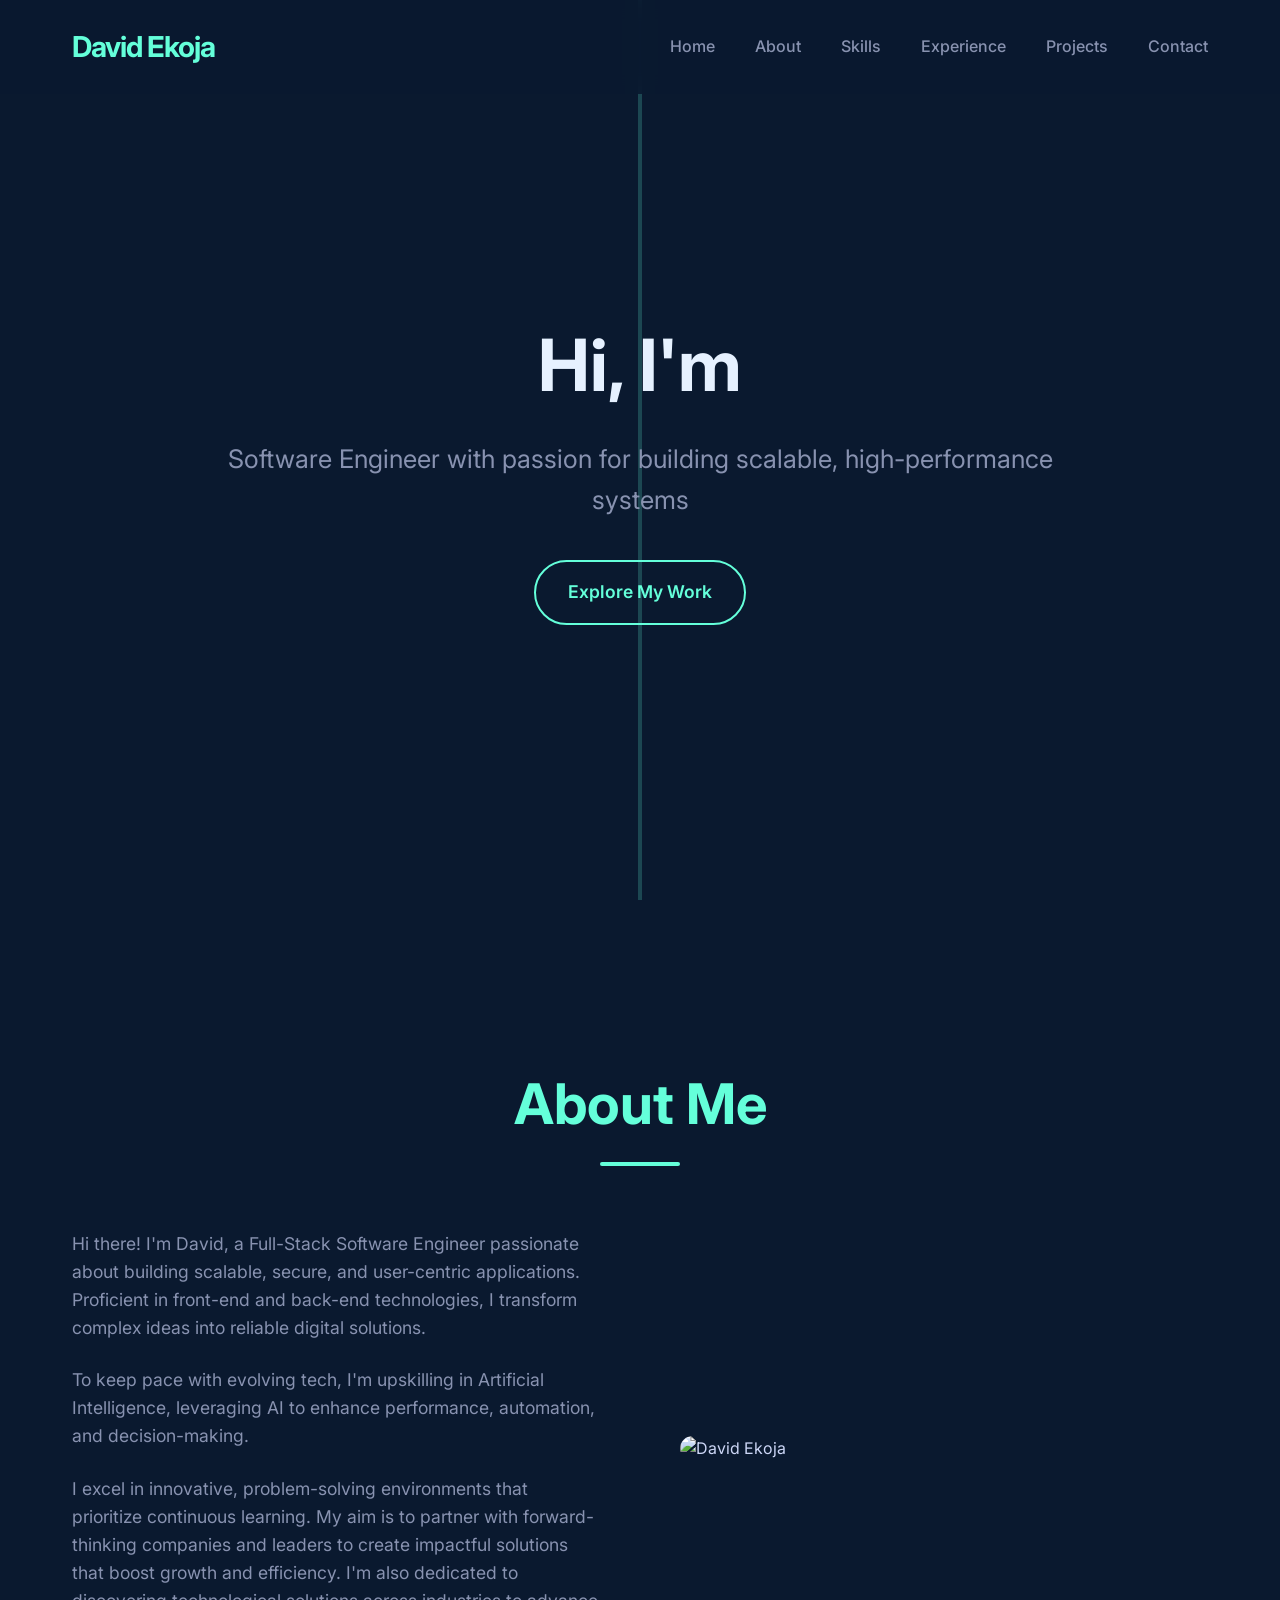
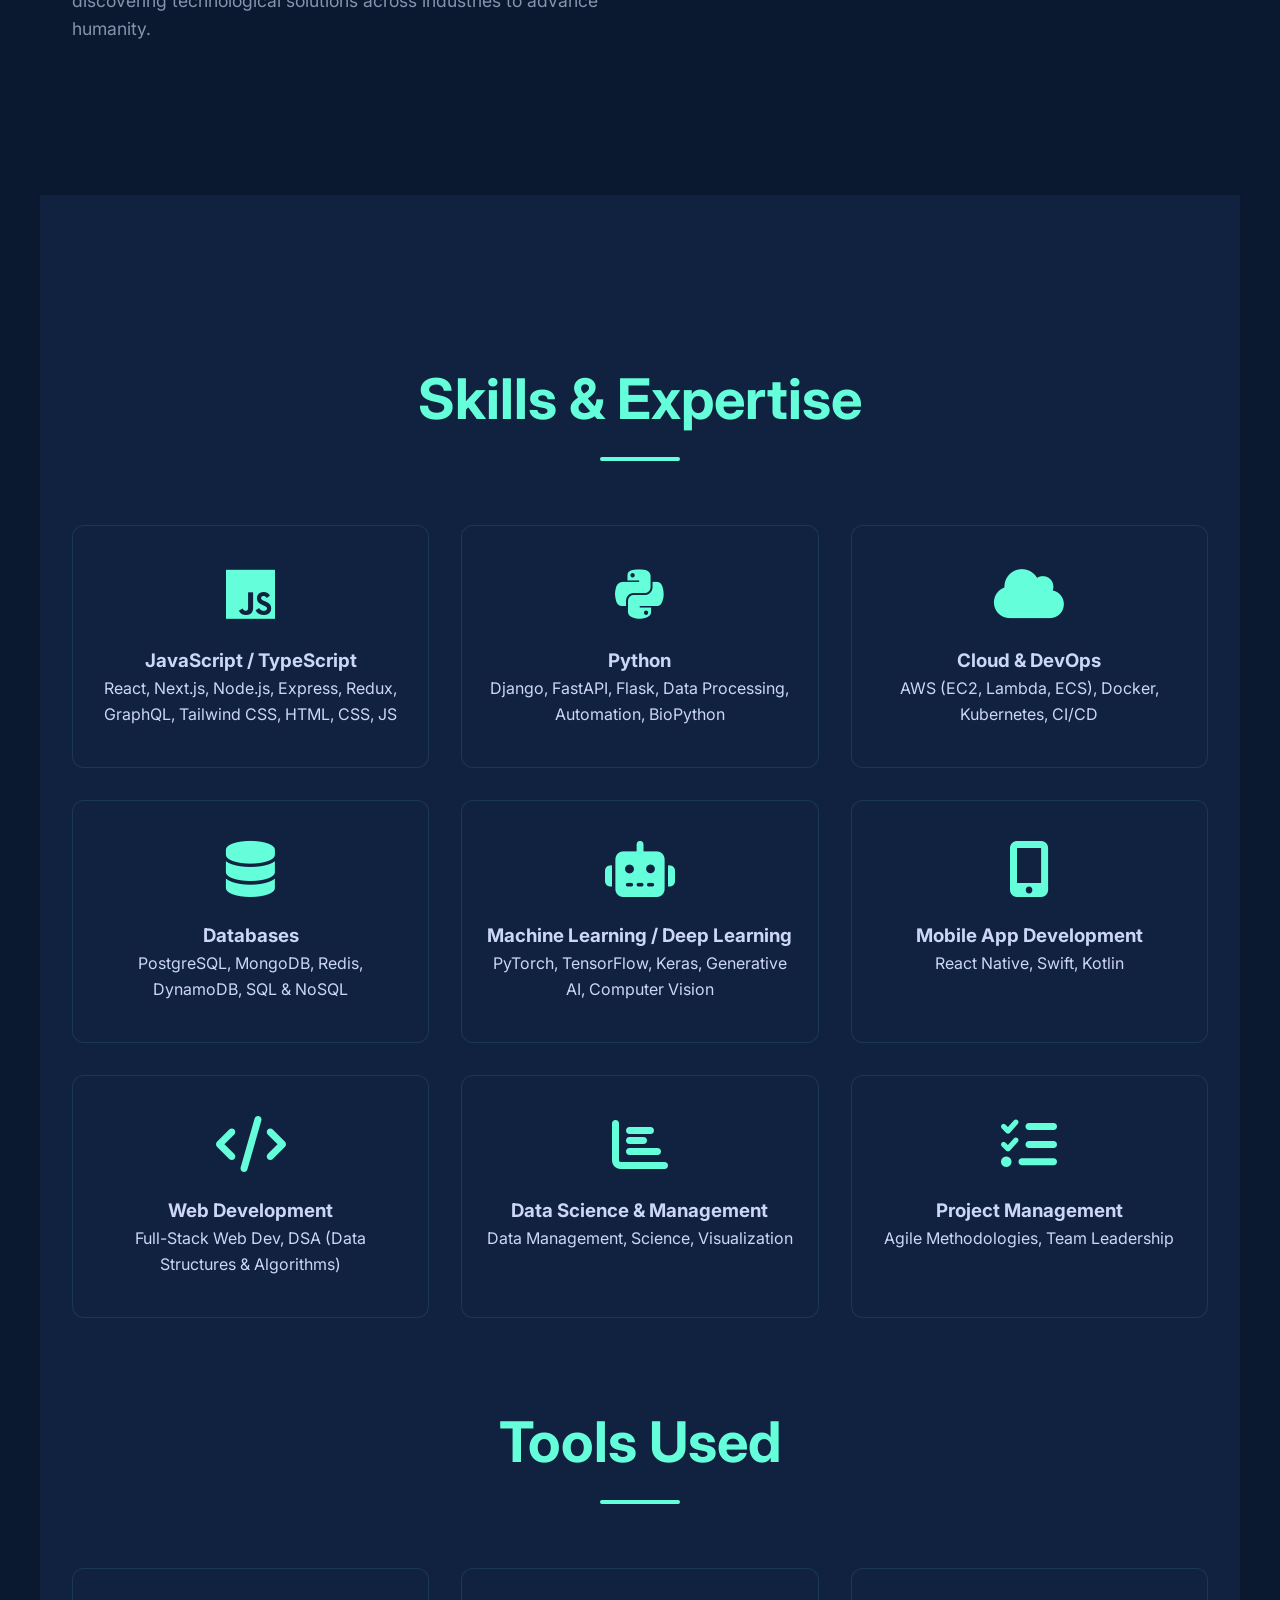
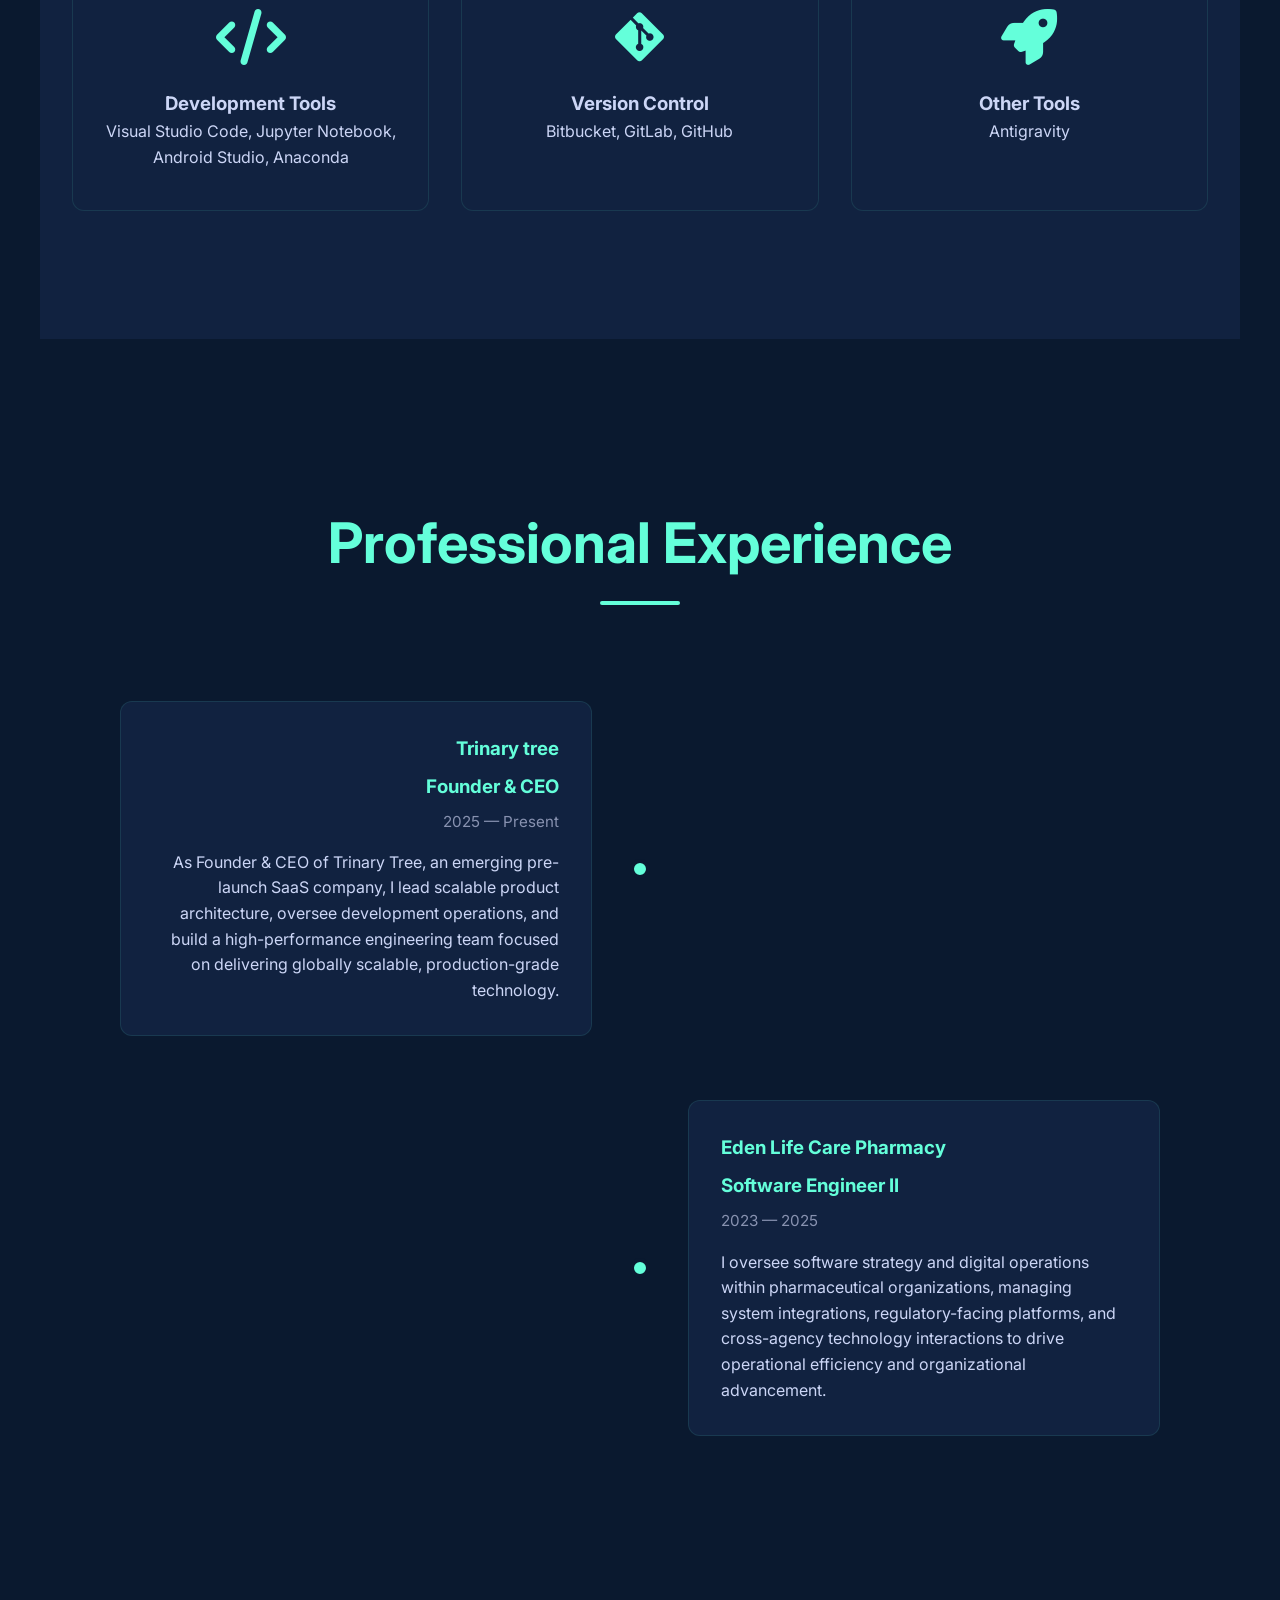
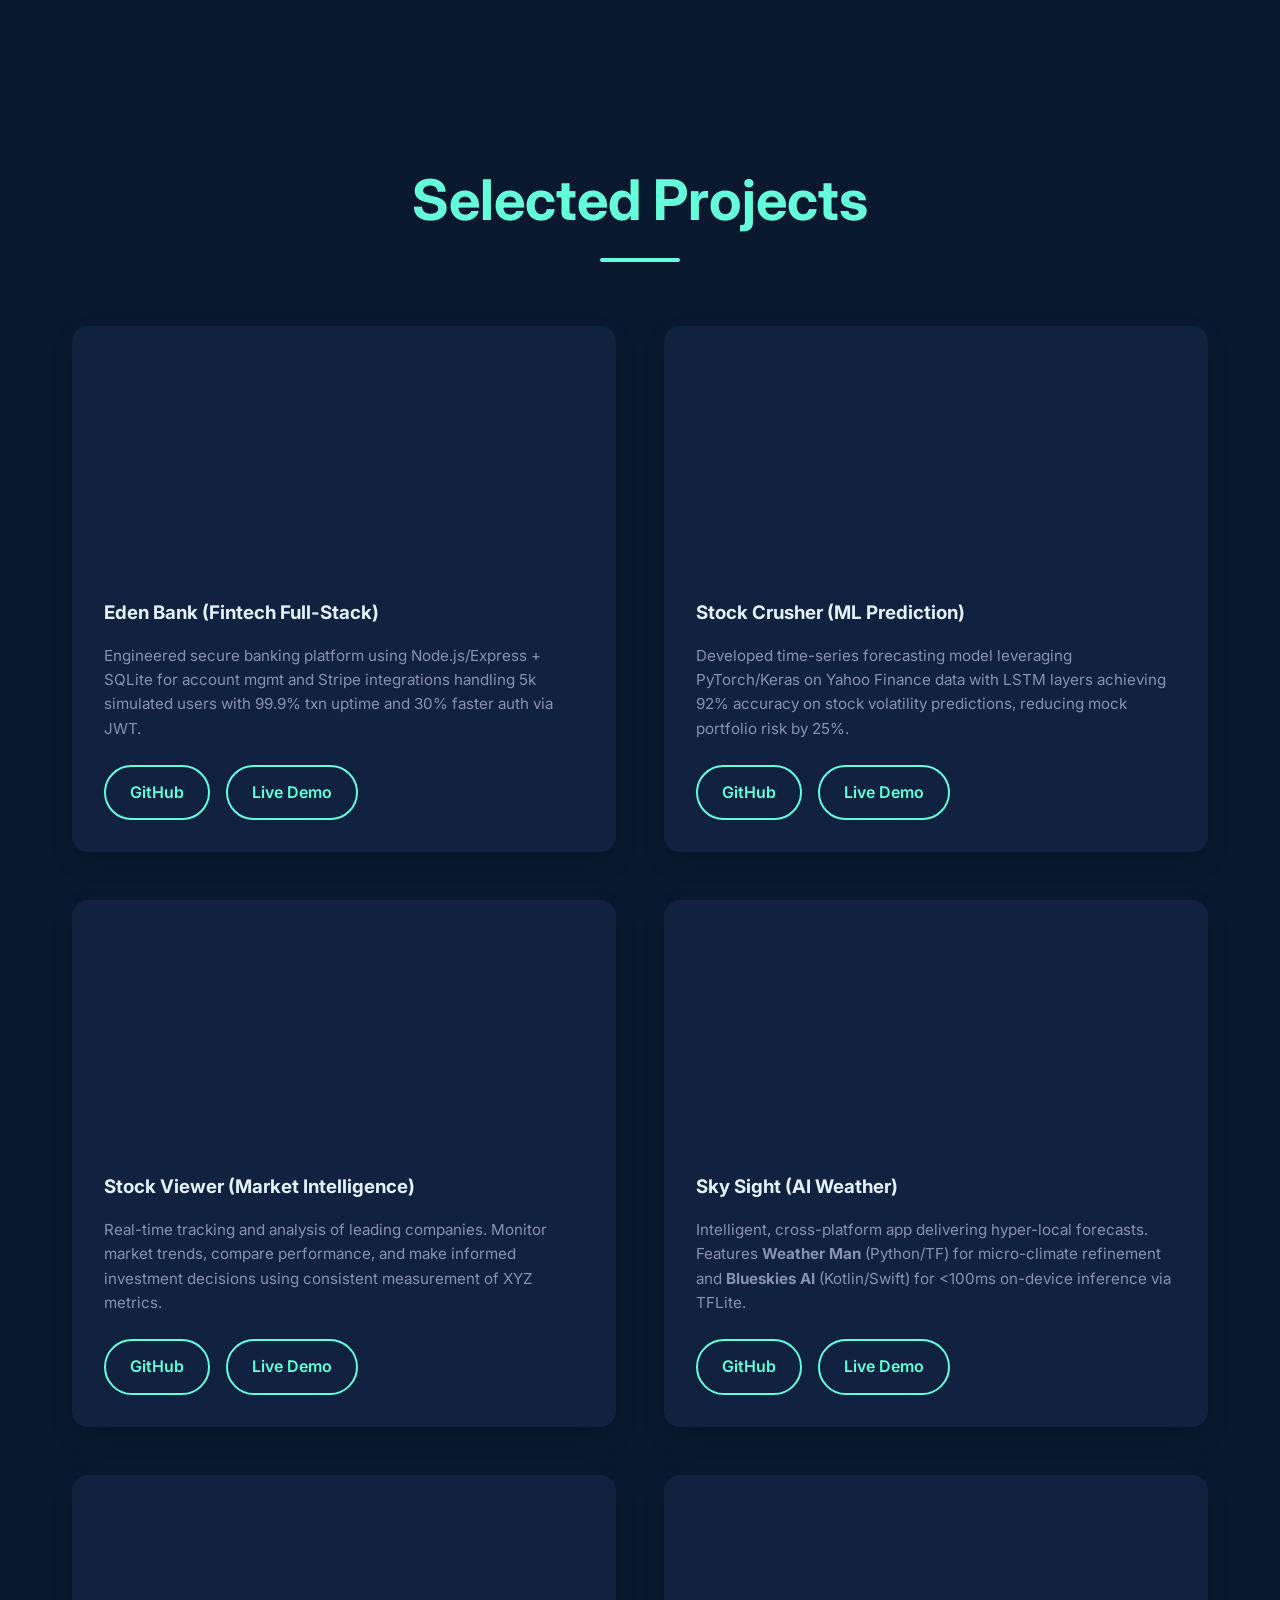
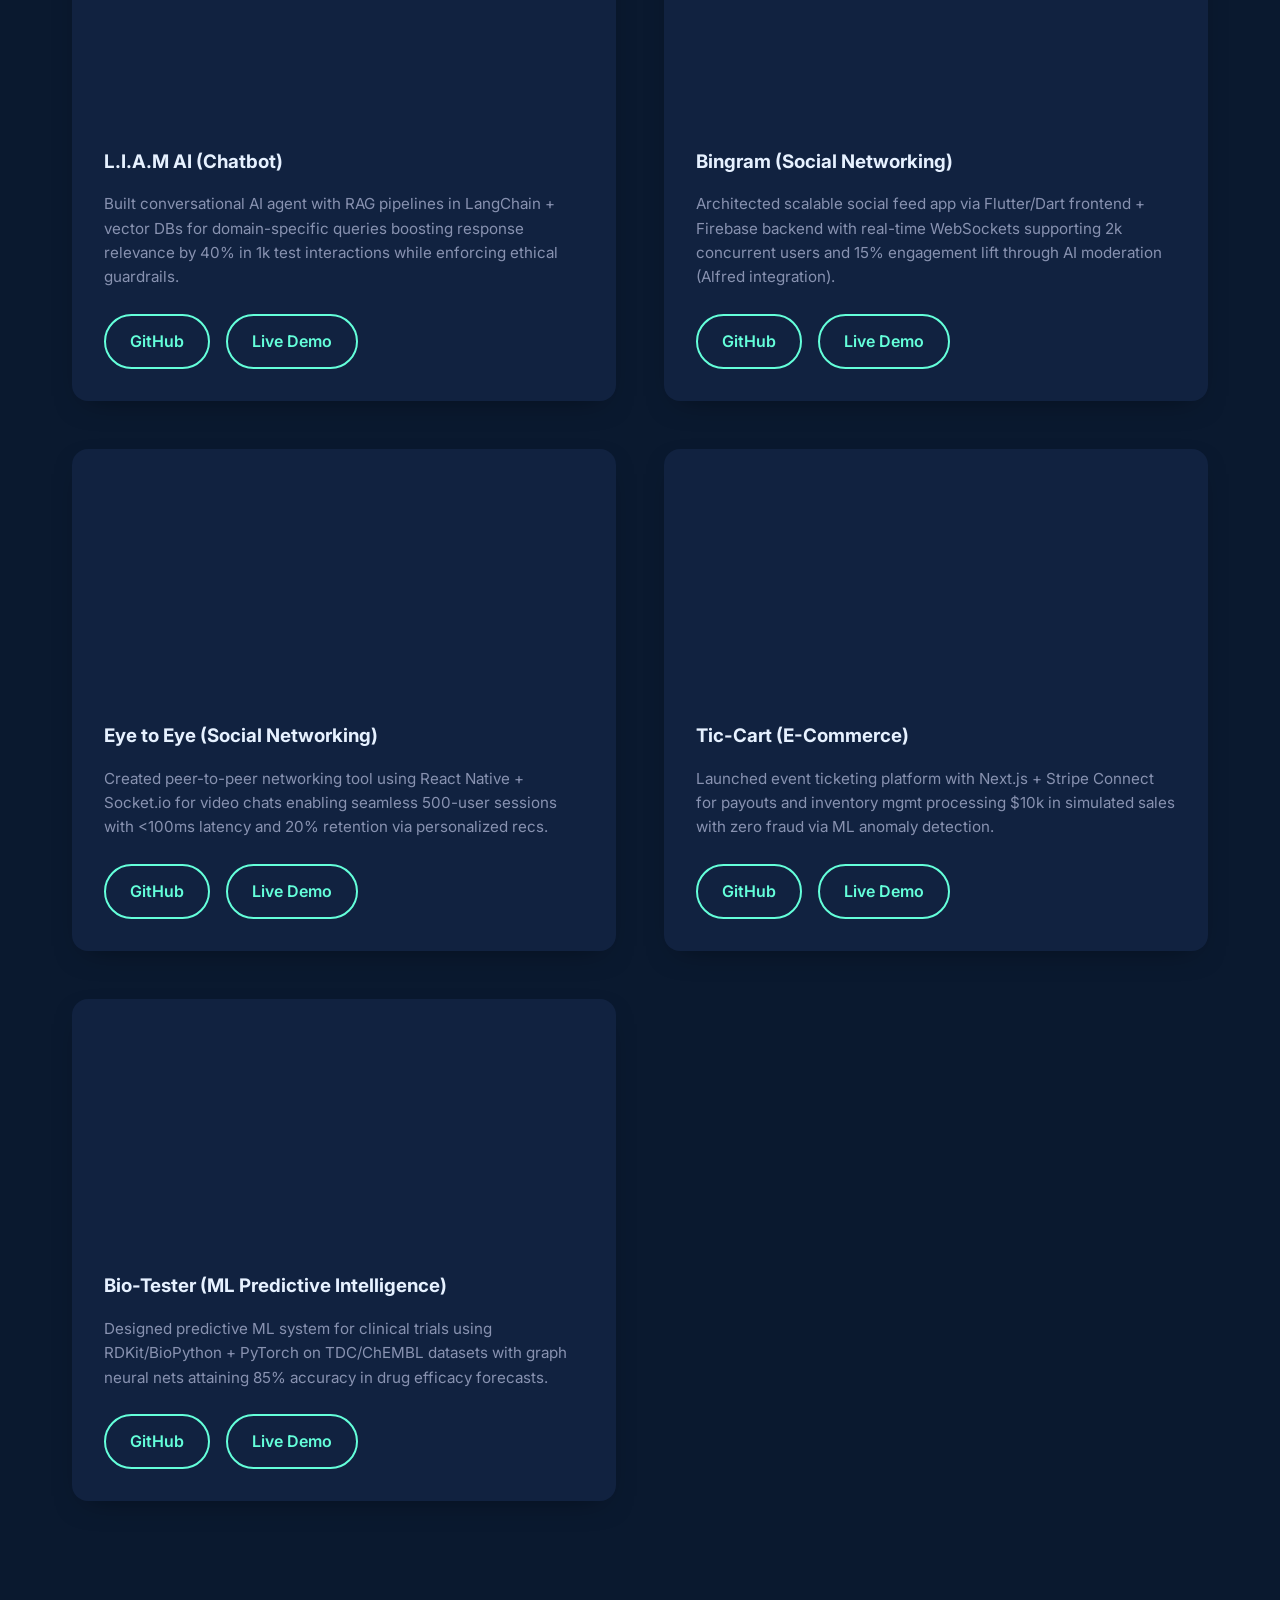
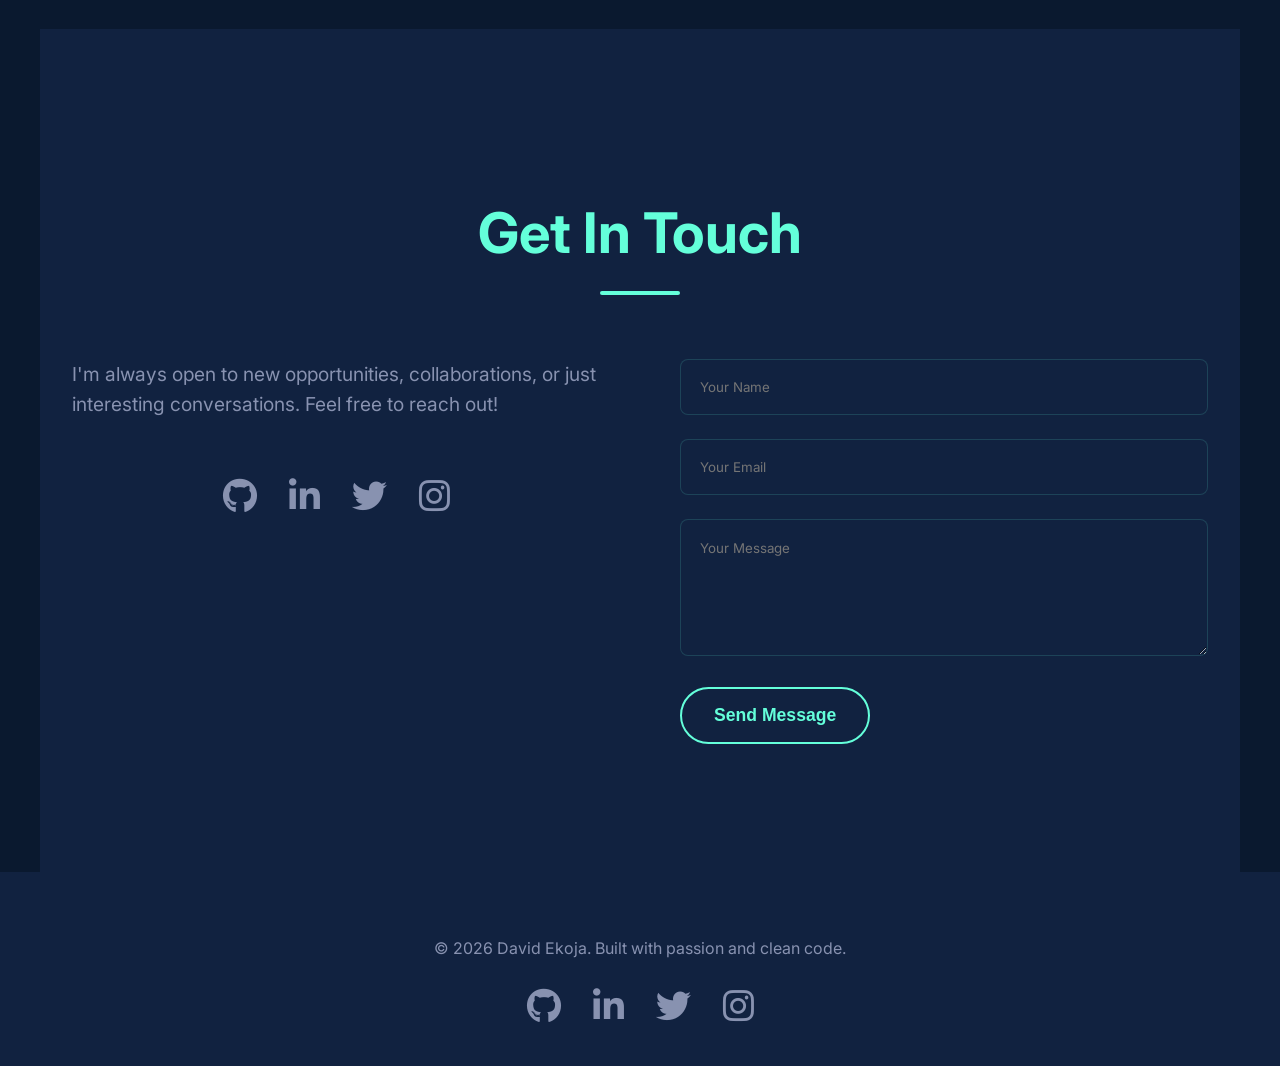
==== commit 81867180: "Initial commit" ====
--- a/test.html
+++ b/test.html
@@ -6,7 +6,8 @@
     <title>David Ekoja — Software Engineer</title>
     <link href="https://fonts.googleapis.com/css2?family=Inter:wght@300;400;500;600;700&display=swap" rel="stylesheet">
     <link rel="stylesheet" href="https://cdnjs.cloudflare.com/ajax/libs/font-awesome/6.5.0/css/all.min.css">
-    <link href="https://unpkg.com/aos@2.3.4/dist/aos.css" rel="stylesheet">
+    <link href="https://unpkg.com/aos@2.3.4/dist/aos.css" rel="style.css">
+    <link rel="icon" href="favicon.ico">
     <style>
         :root {
             --primary: #64ffda;
@@ -717,10 +718,10 @@
     <footer>
         <p>© 2026 David Ekoja. Built with passion and clean code.</p>
         <div class="social-links" style="margin-top:1rem;">
-            <a href="https://github.com/yourusername"><i class="fab fa-github"></i></a>
-            <a href="https://linkedin.com/in/yourusername"><i class="fab fa-linkedin-in"></i></a>
-            <a href="https://twitter.com/yourusername"><i class="fab fa-twitter"></i></a>
-            <a href="https://instagram.com/yourusername"><i class="fab fa-instagram"></i></a>
+            <a href="https://github.com/Dave-eko-2001"><i class="fab fa-github"></i></a>
+            <a href="https://linkedin.com/in/david-ekoja-88aa18361"><i class="fab fa-linkedin-in"></i></a>
+            <a href="https://twitter.com/EkojaOfficial"><i class="fab fa-twitter"></i></a>
+            <a href="https://instagram.com/Phildaveko"><i class="fab fa-instagram"></i></a>
         </div>
     </footer>
 
@@ -742,7 +743,7 @@
 
         // Typed.js
         new Typed('#typed', {
-            strings: ['David Ekoja', ' Software Engineer', 'Full-Stack Architect', 'ML Engineer' , 'The Goal is Build , Scale , and Thrive'],
+            strings: ['David Ekoja', ' Software Engineer', 'Full-Stack Architect', 'ML Engineer' , " Systems Desingner"],
             typeSpeed: 60,
             backSpeed: 40,
             loop: true,
